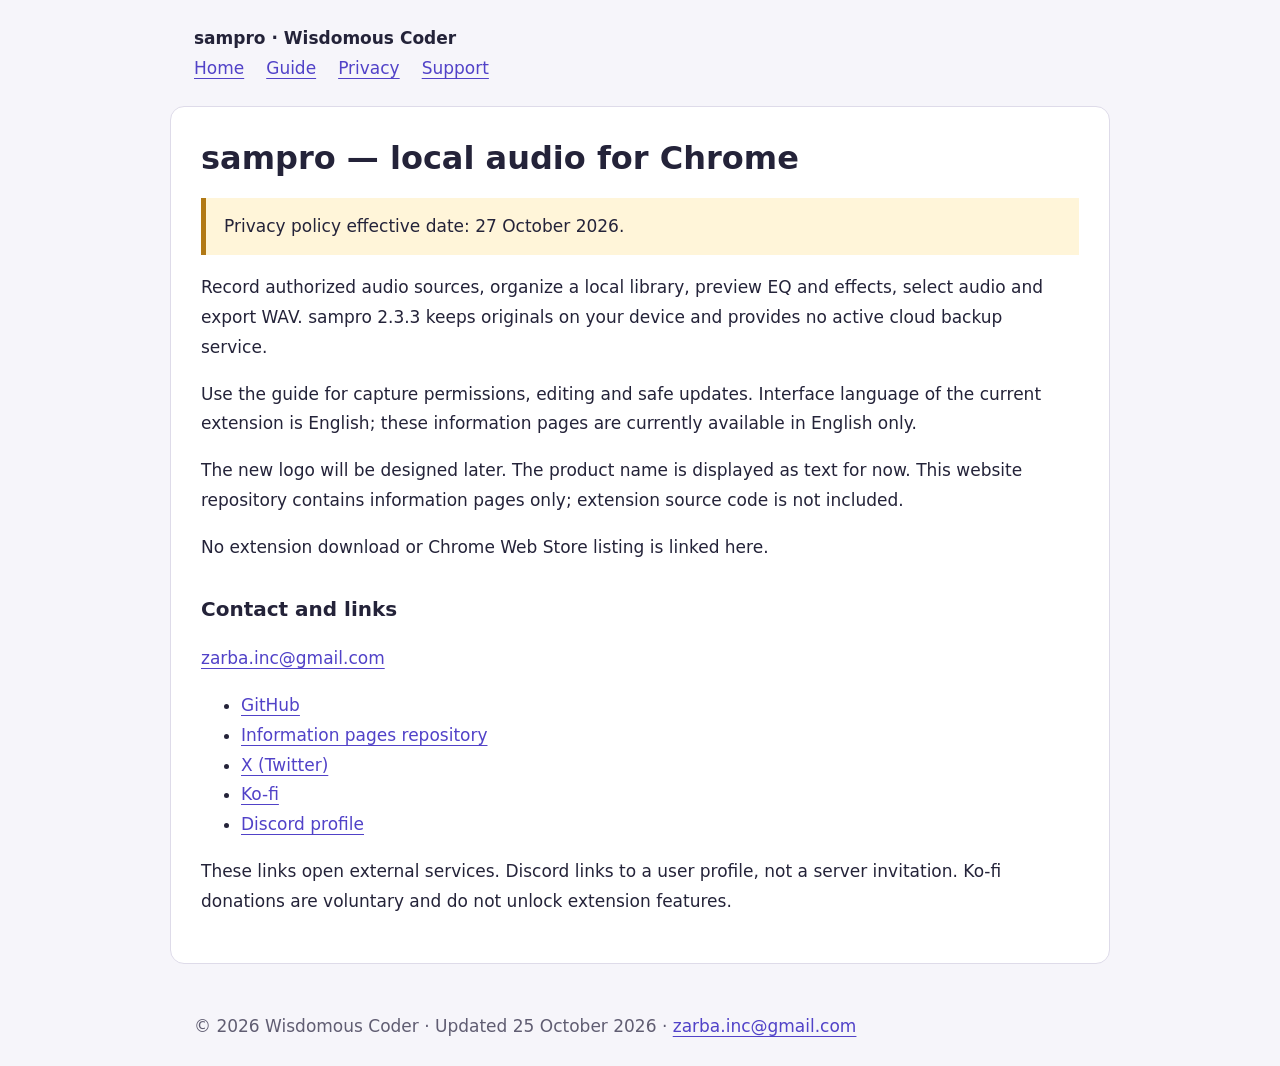
==== index.html @ b50b03b1 "Publish English sampro information, privacy, guide and support pages" ====
<!doctype html><html lang="en" dir="ltr"><head><meta charset="utf-8"><meta name="viewport" content="width=device-width,initial-scale=1"><title>sampro — local audio for Chrome · sampro</title><link rel="stylesheet" href="draft-pages.css"></head><body><header><strong>sampro · Wisdomous Coder</strong><nav aria-label="Navigation"><a href="index.html">Home</a><a href="guide-en.html">Guide</a><a href="privacy-en.html">Privacy</a><a href="support-en.html">Support</a></nav></header><main><h1>sampro — local audio for Chrome</h1><div class="draft" role="note">Privacy policy effective date: 27 October 2026.</div><p>Record authorized audio sources, organize a local library, preview EQ and effects, select audio and export WAV. sampro 2.3.3 keeps originals on your device and provides no active cloud backup service.</p><p>Use the guide for capture permissions, editing and safe updates. Interface language of the current extension is English; these information pages are currently available in English only.</p><p>The new logo will be designed later. The product name is displayed as text for now. This website repository contains information pages only; extension source code is not included.</p><p>No extension download or Chrome Web Store listing is linked here.</p><section><h2>Contact and links</h2><p><a href="mailto:zarba.inc@gmail.com">zarba.inc@gmail.com</a></p><ul><li><a href="https://github.com/Efficient-Tax-Hider" dir="ltr">GitHub</a></li><li><a href="https://github.com/Efficient-Tax-Hider/sampro-pages" dir="ltr">Information pages repository</a></li><li><a href="https://x.com/WisdomousCoder" dir="ltr">X (Twitter)</a></li><li><a href="https://ko-fi.com/willcodeforcoffee" dir="ltr">Ko-fi</a></li><li><a href="https://discord.com/users/274907418331185152" dir="ltr">Discord profile</a></li></ul><p>These links open external services. Discord links to a user profile, not a server invitation. Ko-fi donations are voluntary and do not unlock extension features.</p></section></main><footer>© 2026 Wisdomous Coder · Updated 25 October 2026 · <a href="mailto:zarba.inc@gmail.com">zarba.inc@gmail.com</a></footer></body></html>
---- draft-pages.css ----
:root{color-scheme:light;--ink:#242339;--muted:#605d72;--accent:#5142c8;--line:#dedbe9}
*{box-sizing:border-box}body{margin:0;background:#f6f5fa;color:var(--ink);font:17px/1.75 system-ui,"Segoe UI",Arial,sans-serif}header,main,footer{max-width:940px;margin:auto;padding:24px}header{padding-bottom:12px}main{background:#fff;border:1px solid var(--line);border-radius:14px;padding:30px;margin:10px auto 24px}nav{display:flex;flex-wrap:wrap;gap:10px 22px}a{color:var(--accent);text-underline-offset:4px}a:focus-visible{outline:3px solid var(--accent);outline-offset:4px}h1{font-size:2rem;line-height:1.35;margin:0 0 12px}h2{font-size:1.25rem;margin-top:30px}h3{font-size:1.05rem}p,li{max-width:78ch}.draft{border-inline-start:5px solid #b17915;background:#fff5d9;padding:14px 18px;margin:18px 0}.field{background:#f2effe;border-radius:4px;padding:2px 6px;overflow-wrap:anywhere}small,footer{color:var(--muted)}.grid{display:grid;grid-template-columns:repeat(auto-fit,minmax(230px,1fr));gap:16px}.card{border:1px solid var(--line);border-radius:10px;padding:18px}.card h2{margin-top:0}code{overflow-wrap:anywhere}table{border-collapse:collapse;width:100%}td,th{border:1px solid var(--line);padding:10px;text-align:start;vertical-align:top}@media(max-width:640px){main{margin:8px 12px;padding:20px}header,footer{padding:20px}h1{font-size:1.6rem}}@media print{body{background:white}main{border:0}nav{display:none}}

p,li,a{overflow-wrap:anywhere}
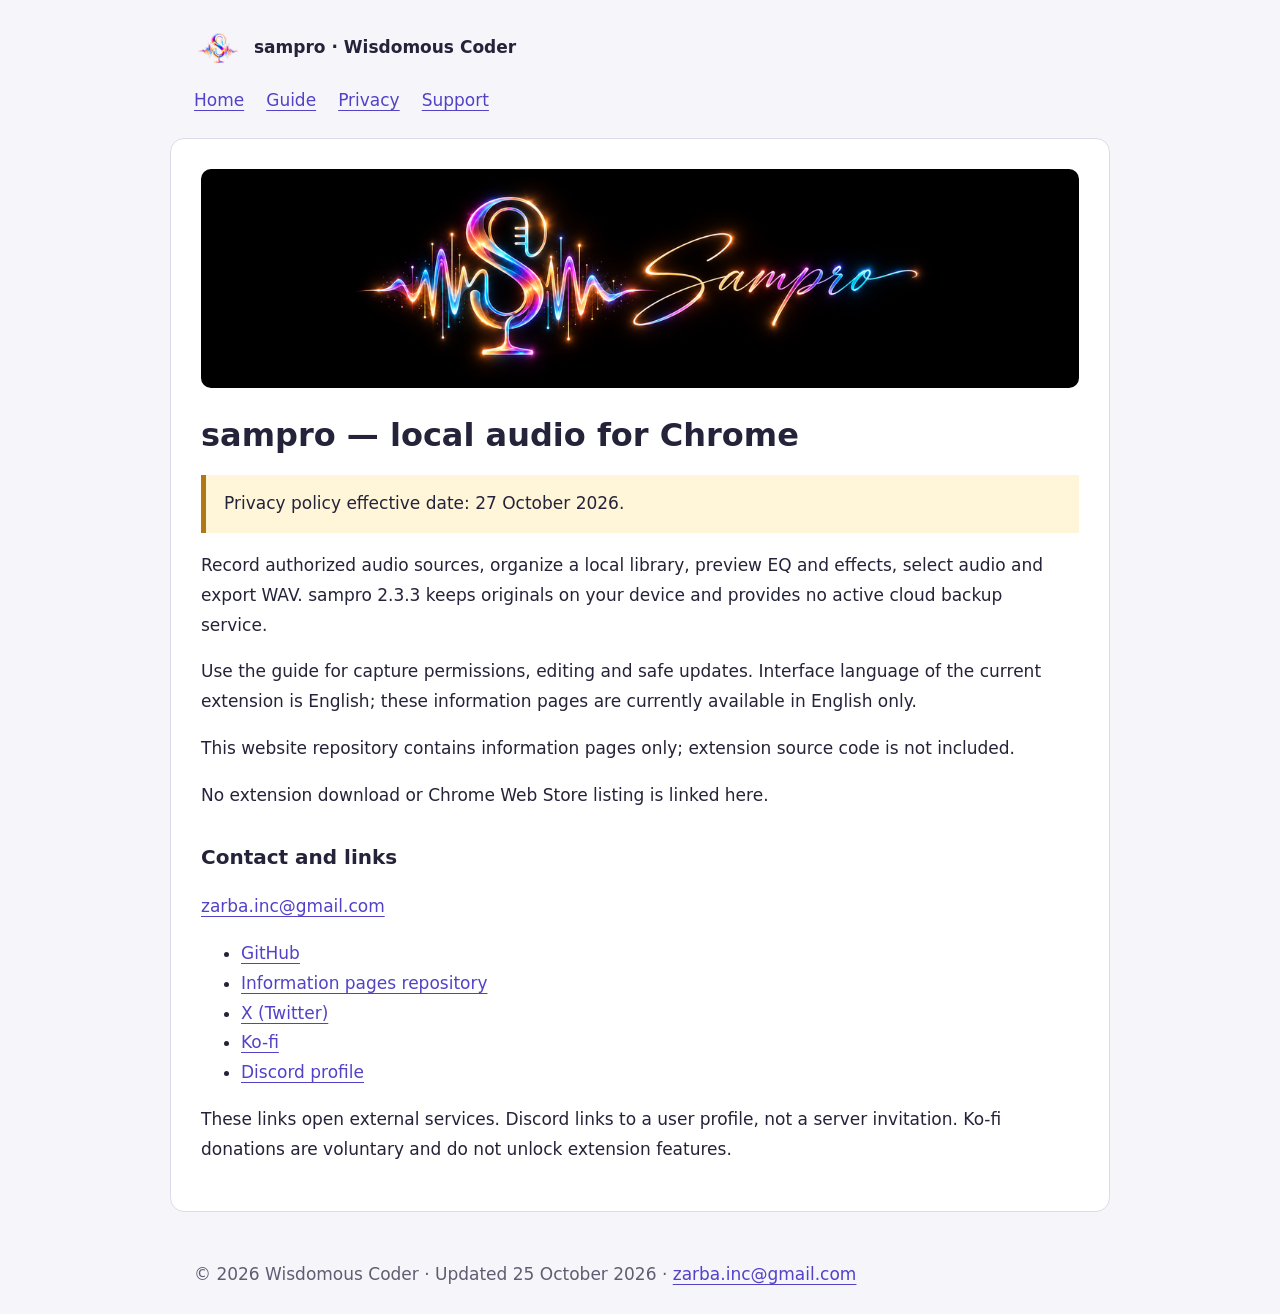
==== commit 20f3b4be: "Apply supplied SAMPRO logo, website icons and social preview artwork" ====
--- a/index.html
+++ b/index.html
@@ -1 +1 @@
-<!doctype html><html lang="en" dir="ltr"><head><meta charset="utf-8"><meta name="viewport" content="width=device-width,initial-scale=1"><title>sampro — local audio for Chrome · sampro</title><link rel="stylesheet" href="draft-pages.css"></head><body><header><strong>sampro · Wisdomous Coder</strong><nav aria-label="Navigation"><a href="index.html">Home</a><a href="guide-en.html">Guide</a><a href="privacy-en.html">Privacy</a><a href="support-en.html">Support</a></nav></header><main><h1>sampro — local audio for Chrome</h1><div class="draft" role="note">Privacy policy effective date: 27 October 2026.</div><p>Record authorized audio sources, organize a local library, preview EQ and effects, select audio and export WAV. sampro 2.3.3 keeps originals on your device and provides no active cloud backup service.</p><p>Use the guide for capture permissions, editing and safe updates. Interface language of the current extension is English; these information pages are currently available in English only.</p><p>The new logo will be designed later. The product name is displayed as text for now. This website repository contains information pages only; extension source code is not included.</p><p>No extension download or Chrome Web Store listing is linked here.</p><section><h2>Contact and links</h2><p><a href="mailto:zarba.inc@gmail.com">zarba.inc@gmail.com</a></p><ul><li><a href="https://github.com/Efficient-Tax-Hider" dir="ltr">GitHub</a></li><li><a href="https://github.com/Efficient-Tax-Hider/sampro-pages" dir="ltr">Information pages repository</a></li><li><a href="https://x.com/WisdomousCoder" dir="ltr">X (Twitter)</a></li><li><a href="https://ko-fi.com/willcodeforcoffee" dir="ltr">Ko-fi</a></li><li><a href="https://discord.com/users/274907418331185152" dir="ltr">Discord profile</a></li></ul><p>These links open external services. Discord links to a user profile, not a server invitation. Ko-fi donations are voluntary and do not unlock extension features.</p></section></main><footer>© 2026 Wisdomous Coder · Updated 25 October 2026 · <a href="mailto:zarba.inc@gmail.com">zarba.inc@gmail.com</a></footer></body></html>+<!doctype html><html lang="en" dir="ltr"><head><meta charset="utf-8"><meta name="viewport" content="width=device-width,initial-scale=1"><title>sampro — local audio for Chrome · sampro</title><link rel="stylesheet" href="draft-pages.css"><link rel="icon" href="assets/favicon.ico" sizes="any"><link rel="icon" type="image/png" sizes="32x32" href="assets/favicon-32.png"><link rel="apple-touch-icon" sizes="180x180" href="assets/apple-touch-icon.png"><meta property="og:image" content="https://efficient-tax-hider.github.io/sampro-pages/assets/sampro-open-graph.webp"><meta property="og:image:width" content="1200"><meta property="og:image:height" content="630"><meta property="og:image:alt" content="sampro audio recording and editing"><meta name="twitter:card" content="summary_large_image"></head><body><header><div class="site-brand"><img src="assets/sampro-symbol-48.png" width="48" height="48" alt=""><strong>sampro · Wisdomous Coder</strong></div><nav aria-label="Navigation"><a href="index.html">Home</a><a href="guide-en.html">Guide</a><a href="privacy-en.html">Privacy</a><a href="support-en.html">Support</a></nav></header><main><div class="brand-hero"><img src="assets/sampro-header.webp" width="1200" height="300" alt="sampro"></div><h1>sampro — local audio for Chrome</h1><div class="draft" role="note">Privacy policy effective date: 27 October 2026.</div><p>Record authorized audio sources, organize a local library, preview EQ and effects, select audio and export WAV. sampro 2.3.3 keeps originals on your device and provides no active cloud backup service.</p><p>Use the guide for capture permissions, editing and safe updates. Interface language of the current extension is English; these information pages are currently available in English only.</p><p>This website repository contains information pages only; extension source code is not included.</p><p>No extension download or Chrome Web Store listing is linked here.</p><section><h2>Contact and links</h2><p><a href="mailto:zarba.inc@gmail.com">zarba.inc@gmail.com</a></p><ul><li><a href="https://github.com/Efficient-Tax-Hider" dir="ltr">GitHub</a></li><li><a href="https://github.com/Efficient-Tax-Hider/sampro-pages" dir="ltr">Information pages repository</a></li><li><a href="https://x.com/WisdomousCoder" dir="ltr">X (Twitter)</a></li><li><a href="https://ko-fi.com/willcodeforcoffee" dir="ltr">Ko-fi</a></li><li><a href="https://discord.com/users/274907418331185152" dir="ltr">Discord profile</a></li></ul><p>These links open external services. Discord links to a user profile, not a server invitation. Ko-fi donations are voluntary and do not unlock extension features.</p></section></main><footer>© 2026 Wisdomous Coder · Updated 25 October 2026 · <a href="mailto:zarba.inc@gmail.com">zarba.inc@gmail.com</a></footer></body></html>
--- a/draft-pages.css
+++ b/draft-pages.css
@@ -1,4 +1,7 @@
-:root{color-scheme:light;--ink:#242339;--muted:#605d72;--accent:#5142c8;--line:#dedbe9}
-*{box-sizing:border-box}body{margin:0;background:#f6f5fa;color:var(--ink);font:17px/1.75 system-ui,"Segoe UI",Arial,sans-serif}header,main,footer{max-width:940px;margin:auto;padding:24px}header{padding-bottom:12px}main{background:#fff;border:1px solid var(--line);border-radius:14px;padding:30px;margin:10px auto 24px}nav{display:flex;flex-wrap:wrap;gap:10px 22px}a{color:var(--accent);text-underline-offset:4px}a:focus-visible{outline:3px solid var(--accent);outline-offset:4px}h1{font-size:2rem;line-height:1.35;margin:0 0 12px}h2{font-size:1.25rem;margin-top:30px}h3{font-size:1.05rem}p,li{max-width:78ch}.draft{border-inline-start:5px solid #b17915;background:#fff5d9;padding:14px 18px;margin:18px 0}.field{background:#f2effe;border-radius:4px;padding:2px 6px;overflow-wrap:anywhere}small,footer{color:var(--muted)}.grid{display:grid;grid-template-columns:repeat(auto-fit,minmax(230px,1fr));gap:16px}.card{border:1px solid var(--line);border-radius:10px;padding:18px}.card h2{margin-top:0}code{overflow-wrap:anywhere}table{border-collapse:collapse;width:100%}td,th{border:1px solid var(--line);padding:10px;text-align:start;vertical-align:top}@media(max-width:640px){main{margin:8px 12px;padding:20px}header,footer{padding:20px}h1{font-size:1.6rem}}@media print{body{background:white}main{border:0}nav{display:none}}
-
-p,li,a{overflow-wrap:anywhere}
+:root{color-scheme:light;--ink:#242339;--muted:#605d72;--accent:#5142c8;--line:#dedbe9}
+*{box-sizing:border-box}body{margin:0;background:#f6f5fa;color:var(--ink);font:17px/1.75 system-ui,"Segoe UI",Arial,sans-serif}header,main,footer{max-width:940px;margin:auto;padding:24px}header{padding-bottom:12px}main{background:#fff;border:1px solid var(--line);border-radius:14px;padding:30px;margin:10px auto 24px}nav{display:flex;flex-wrap:wrap;gap:10px 22px}a{color:var(--accent);text-underline-offset:4px}a:focus-visible{outline:3px solid var(--accent);outline-offset:4px}h1{font-size:2rem;line-height:1.35;margin:0 0 12px}h2{font-size:1.25rem;margin-top:30px}h3{font-size:1.05rem}p,li{max-width:78ch}.draft{border-inline-start:5px solid #b17915;background:#fff5d9;padding:14px 18px;margin:18px 0}.field{background:#f2effe;border-radius:4px;padding:2px 6px;overflow-wrap:anywhere}small,footer{color:var(--muted)}.grid{display:grid;grid-template-columns:repeat(auto-fit,minmax(230px,1fr));gap:16px}.card{border:1px solid var(--line);border-radius:10px;padding:18px}.card h2{margin-top:0}code{overflow-wrap:anywhere}table{border-collapse:collapse;width:100%}td,th{border:1px solid var(--line);padding:10px;text-align:start;vertical-align:top}@media(max-width:640px){main{margin:8px 12px;padding:20px}header,footer{padding:20px}h1{font-size:1.6rem}}@media print{body{background:white}main{border:0}nav{display:none}}
+
+p,li,a{overflow-wrap:anywhere}
+
+/* Supplied raster brand assets; no external image hosts or fonts. */
+.site-brand{display:flex;align-items:center;gap:12px;margin-bottom:14px}.site-brand img{object-fit:contain;flex:none}.brand-hero{background:#000;border-radius:10px;overflow:hidden;margin-bottom:26px}.brand-hero img{display:block;width:100%;height:auto}@media(max-width:640px){.site-brand{gap:9px}.site-brand strong{font-size:16px}}
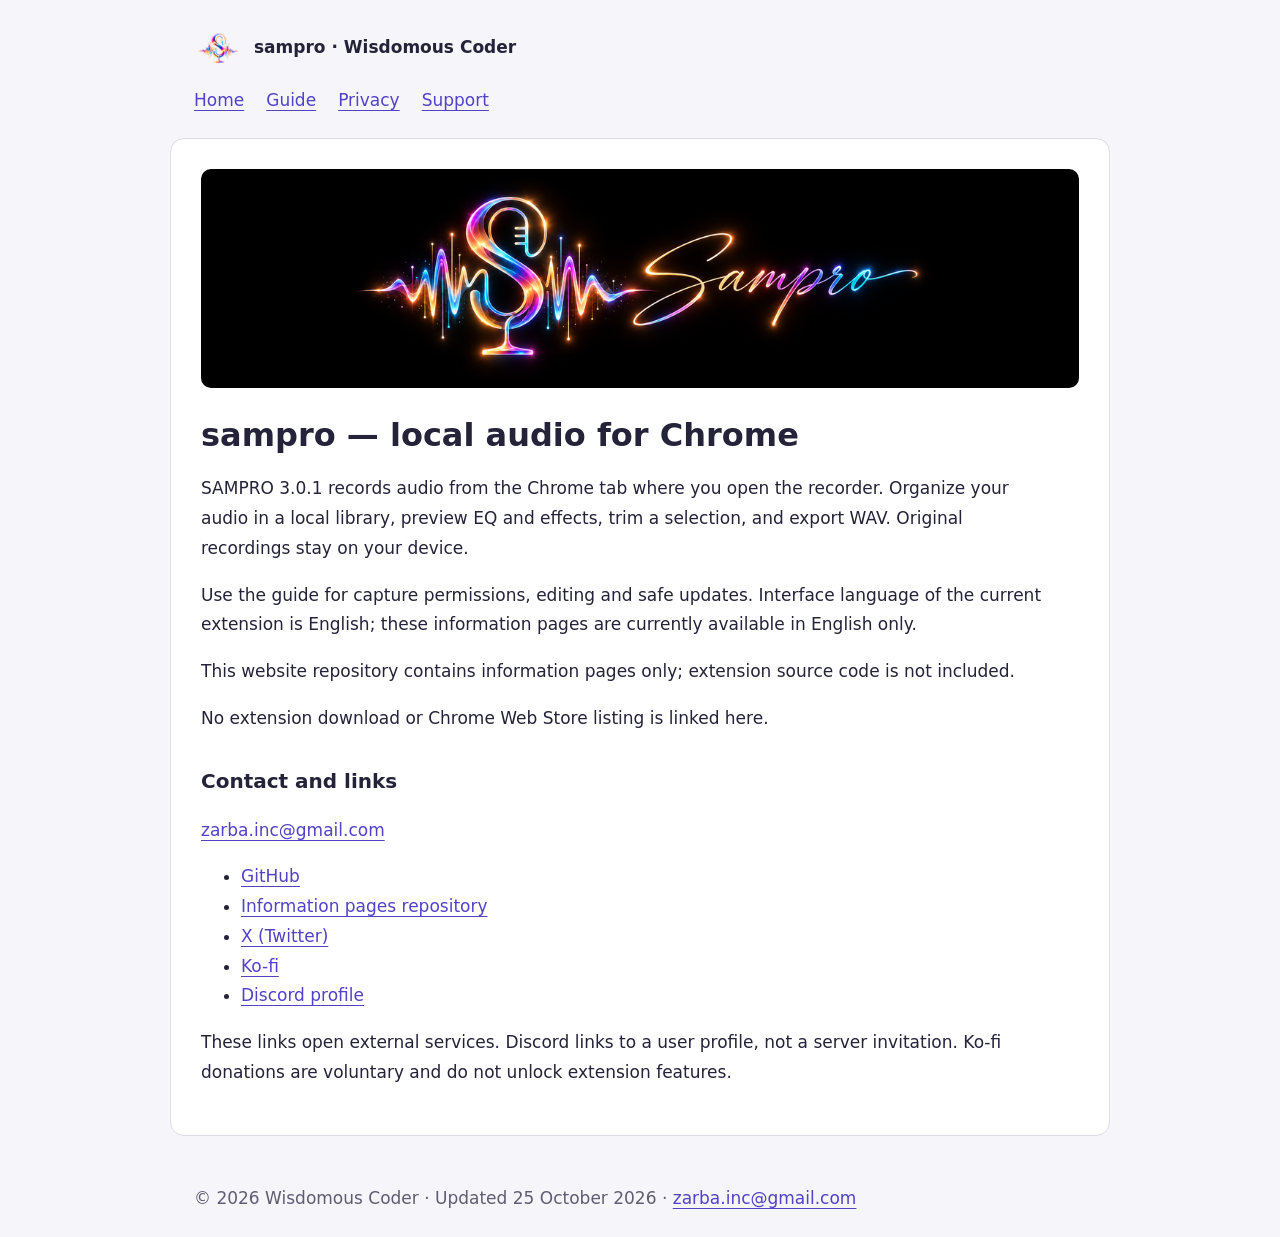
==== commit de3ba4c8: "Update index.html for SAMPRO 3.0.1" ====
--- a/index.html
+++ b/index.html
@@ -1 +1 @@
-<!doctype html><html lang="en" dir="ltr"><head><meta charset="utf-8"><meta name="viewport" content="width=device-width,initial-scale=1"><title>sampro — local audio for Chrome · sampro</title><link rel="stylesheet" href="draft-pages.css"><link rel="icon" href="assets/favicon.ico" sizes="any"><link rel="icon" type="image/png" sizes="32x32" href="assets/favicon-32.png"><link rel="apple-touch-icon" sizes="180x180" href="assets/apple-touch-icon.png"><meta property="og:image" content="https://efficient-tax-hider.github.io/sampro-pages/assets/sampro-open-graph.webp"><meta property="og:image:width" content="1200"><meta property="og:image:height" content="630"><meta property="og:image:alt" content="sampro audio recording and editing"><meta name="twitter:card" content="summary_large_image"></head><body><header><div class="site-brand"><img src="assets/sampro-symbol-48.png" width="48" height="48" alt=""><strong>sampro · Wisdomous Coder</strong></div><nav aria-label="Navigation"><a href="index.html">Home</a><a href="guide-en.html">Guide</a><a href="privacy-en.html">Privacy</a><a href="support-en.html">Support</a></nav></header><main><div class="brand-hero"><img src="assets/sampro-header.webp" width="1200" height="300" alt="sampro"></div><h1>sampro — local audio for Chrome</h1><div class="draft" role="note">Privacy policy effective date: 27 October 2026.</div><p>Record authorized audio sources, organize a local library, preview EQ and effects, select audio and export WAV. sampro 2.3.3 keeps originals on your device and provides no active cloud backup service.</p><p>Use the guide for capture permissions, editing and safe updates. Interface language of the current extension is English; these information pages are currently available in English only.</p><p>This website repository contains information pages only; extension source code is not included.</p><p>No extension download or Chrome Web Store listing is linked here.</p><section><h2>Contact and links</h2><p><a href="mailto:zarba.inc@gmail.com">zarba.inc@gmail.com</a></p><ul><li><a href="https://github.com/Efficient-Tax-Hider" dir="ltr">GitHub</a></li><li><a href="https://github.com/Efficient-Tax-Hider/sampro-pages" dir="ltr">Information pages repository</a></li><li><a href="https://x.com/WisdomousCoder" dir="ltr">X (Twitter)</a></li><li><a href="https://ko-fi.com/willcodeforcoffee" dir="ltr">Ko-fi</a></li><li><a href="https://discord.com/users/274907418331185152" dir="ltr">Discord profile</a></li></ul><p>These links open external services. Discord links to a user profile, not a server invitation. Ko-fi donations are voluntary and do not unlock extension features.</p></section></main><footer>© 2026 Wisdomous Coder · Updated 25 October 2026 · <a href="mailto:zarba.inc@gmail.com">zarba.inc@gmail.com</a></footer></body></html>+<!doctype html><html lang="en" dir="ltr"><head><meta charset="utf-8"><meta name="viewport" content="width=device-width,initial-scale=1"><title>sampro — local audio for Chrome · sampro</title><link rel="stylesheet" href="draft-pages.css"><link rel="icon" href="assets/favicon.ico" sizes="any"><link rel="icon" type="image/png" sizes="32x32" href="assets/favicon-32.png"><link rel="apple-touch-icon" sizes="180x180" href="assets/apple-touch-icon.png"><meta property="og:image" content="https://efficient-tax-hider.github.io/sampro-pages/assets/sampro-open-graph.webp"><meta property="og:image:width" content="1200"><meta property="og:image:height" content="630"><meta property="og:image:alt" content="sampro audio recording and editing"><meta name="twitter:card" content="summary_large_image"></head><body><header><div class="site-brand"><img src="assets/sampro-symbol-48.png" width="48" height="48" alt=""><strong>sampro · Wisdomous Coder</strong></div><nav aria-label="Navigation"><a href="index.html">Home</a><a href="guide-en.html">Guide</a><a href="privacy-en.html">Privacy</a><a href="support-en.html">Support</a></nav></header><main><div class="brand-hero"><img src="assets/sampro-header.webp" width="1200" height="300" alt="sampro"></div><h1>sampro — local audio for Chrome</h1><p>SAMPRO 3.0.1 records audio from the Chrome tab where you open the recorder. Organize your audio in a local library, preview EQ and effects, trim a selection, and export WAV. Original recordings stay on your device.</p><p>Use the guide for capture permissions, editing and safe updates. Interface language of the current extension is English; these information pages are currently available in English only.</p><p>This website repository contains information pages only; extension source code is not included.</p><p>No extension download or Chrome Web Store listing is linked here.</p><section><h2>Contact and links</h2><p><a href="mailto:zarba.inc@gmail.com">zarba.inc@gmail.com</a></p><ul><li><a href="https://github.com/Efficient-Tax-Hider" dir="ltr">GitHub</a></li><li><a href="https://github.com/Efficient-Tax-Hider/sampro-pages" dir="ltr">Information pages repository</a></li><li><a href="https://x.com/WisdomousCoder" dir="ltr">X (Twitter)</a></li><li><a href="https://ko-fi.com/willcodeforcoffee" dir="ltr">Ko-fi</a></li><li><a href="https://discord.com/users/274907418331185152" dir="ltr">Discord profile</a></li></ul><p>These links open external services. Discord links to a user profile, not a server invitation. Ko-fi donations are voluntary and do not unlock extension features.</p></section></main><footer>© 2026 Wisdomous Coder · Updated 25 October 2026 · <a href="mailto:zarba.inc@gmail.com">zarba.inc@gmail.com</a></footer></body></html>
